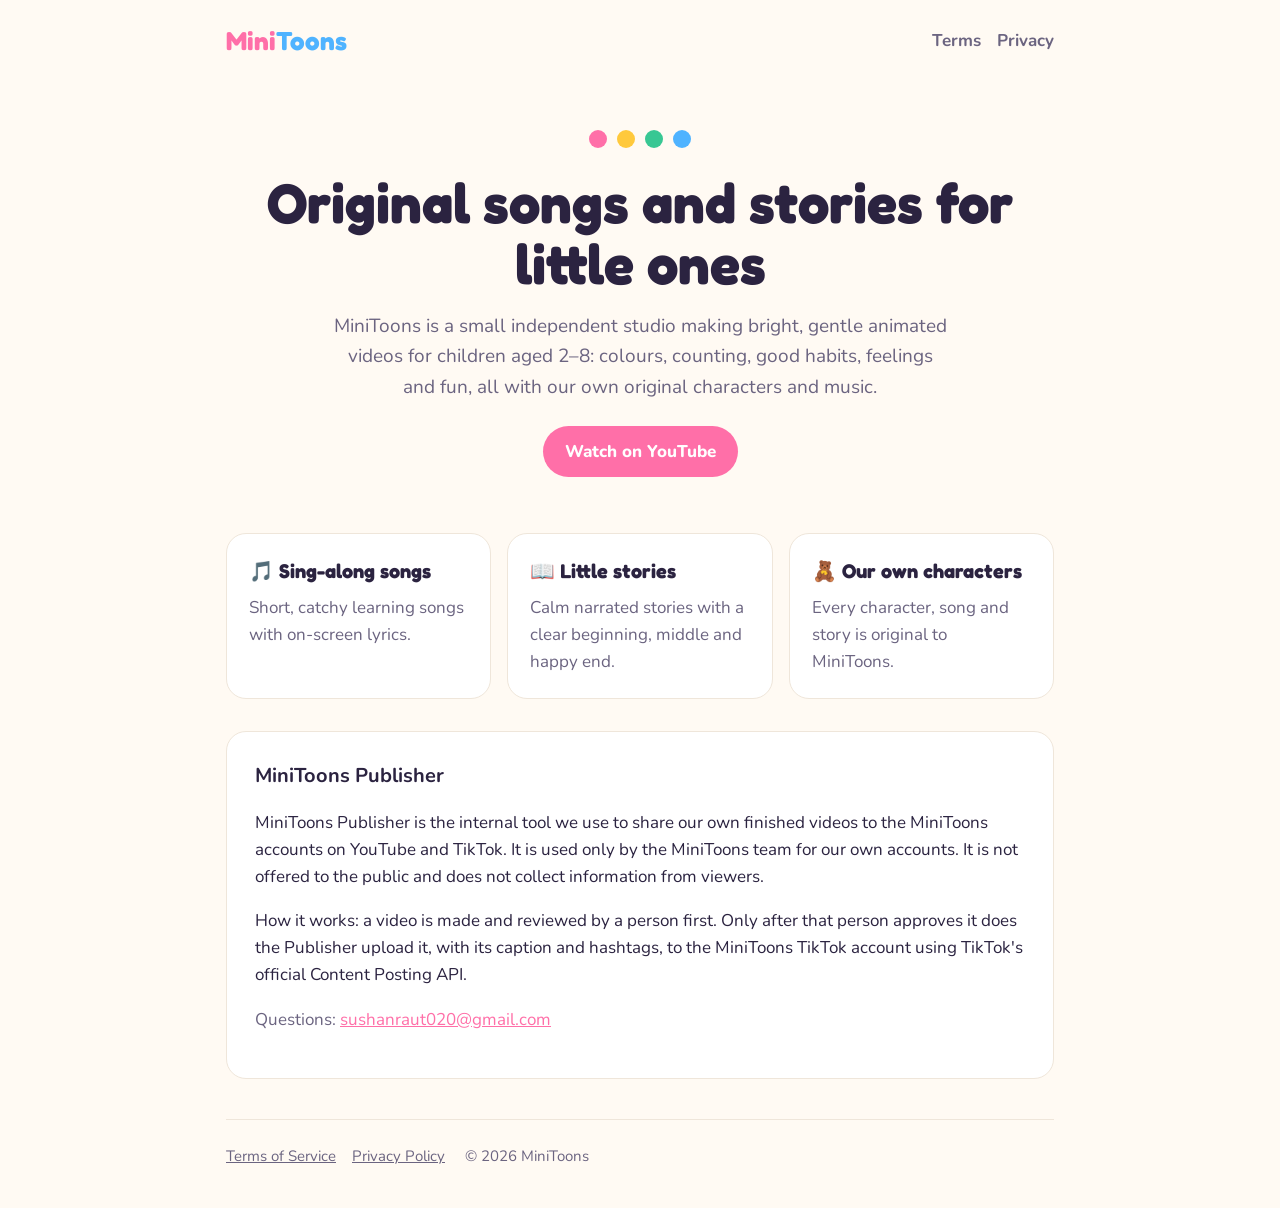
==== index.html @ b57b5519 "MiniToons site: landing page, terms, privacy, TikTok sign-in callback Co-Authored-By: Claude Opus 5." ====
<!doctype html>
<html lang="en">
<head>
  <meta charset="utf-8">
  <meta name="viewport" content="width=device-width, initial-scale=1">
  <title>MiniToons</title>
  <meta name="description" content="MiniToons makes original animated songs and stories for young children.">
  <link rel="preconnect" href="https://fonts.googleapis.com">
  <link href="https://fonts.googleapis.com/css2?family=Fredoka:wght@600;700&family=Nunito:wght@400;700;800&display=swap" rel="stylesheet">
  <link rel="stylesheet" href="style.css">
</head>
<body>
  <div class="wrap">
    <header>
      <a class="logo" href="./"><span>Mini</span><span>Toons</span></a>
      <nav><a href="terms.html">Terms</a><a href="privacy.html">Privacy</a></nav>
    </header>

    <section class="hero">
      <div class="dots"><i style="background:var(--pink)"></i><i style="background:var(--yellow)"></i><i style="background:var(--green)"></i><i style="background:var(--blue)"></i></div>
      <h1>Original songs and stories for little ones</h1>
      <p>MiniToons is a small independent studio making bright, gentle animated videos for children aged 2–8:
        colours, counting, good habits, feelings and fun, all with our own original characters and music.</p>
      <a class="btn" href="https://www.youtube.com/@MiniToons" rel="noopener">Watch on YouTube</a>
    </section>

    <div class="grid">
      <div class="card"><h3>🎵 Sing-along songs</h3><p>Short, catchy learning songs with on-screen lyrics.</p></div>
      <div class="card"><h3>📖 Little stories</h3><p>Calm narrated stories with a clear beginning, middle and happy end.</p></div>
      <div class="card"><h3>🧸 Our own characters</h3><p>Every character, song and story is original to MiniToons.</p></div>
    </div>

    <section class="doc">
      <h2 style="margin-top:0">MiniToons Publisher</h2>
      <p>MiniToons Publisher is the internal tool we use to share our own finished videos to the MiniToons accounts
        on YouTube and TikTok. It is used only by the MiniToons team for our own accounts. It is not offered to the
        public and does not collect information from viewers.</p>
      <p>How it works: a video is made and reviewed by a person first. Only after that person approves it does the
        Publisher upload it, with its caption and hashtags, to the MiniToons TikTok account using TikTok's official
        Content Posting API.</p>
      <p class="muted">Questions: <a href="mailto:sushanraut020@gmail.com">sushanraut020@gmail.com</a></p>
    </section>

    <footer>
      <a href="terms.html">Terms of Service</a><a href="privacy.html">Privacy Policy</a>
      <span>© 2026 MiniToons</span>
    </footer>
  </div>
</body>
</html>
---- style.css ----
:root {
  --bg: #fffaf3; --ink: #2b2340; --muted: #6b6480; --card: #ffffff; --line: #efe6da;
  --pink: #ff6fa8; --blue: #4fb3ff; --yellow: #ffc93c; --green: #38c793;
}
@media (prefers-color-scheme: dark) {
  :root { --bg: #1b1726; --ink: #f5f1ff; --muted: #b3acc7; --card: #262036; --line: #372f4c; }
}
* { box-sizing: border-box; }
body { margin: 0; background: var(--bg); color: var(--ink); font: 17px/1.6 "Nunito", system-ui, sans-serif; }
a { color: var(--pink); }
.wrap { max-width: 860px; margin: 0 auto; padding: 0 16px; }
header { padding: 20px 0; display: flex; align-items: center; justify-content: space-between; gap: 12px; flex-wrap: wrap; }
.logo { font-family: "Fredoka", "Nunito", sans-serif; font-weight: 700; font-size: 26px; text-decoration: none; color: var(--ink); }
.logo span:nth-child(1) { color: var(--pink); } .logo span:nth-child(2) { color: var(--blue); }
nav a { margin-left: 16px; color: var(--muted); text-decoration: none; font-weight: 700; }
nav a:hover { color: var(--pink); }
.hero { padding: 48px 0 24px; text-align: center; }
.hero h1 { font-family: "Fredoka", sans-serif; font-size: clamp(34px, 7vw, 56px); line-height: 1.1; margin: 0 0 16px; }
.hero p { color: var(--muted); font-size: 19px; max-width: 620px; margin: 0 auto 24px; }
.dots { display: flex; justify-content: center; gap: 10px; margin-bottom: 24px; }
.dots i { width: 18px; height: 18px; border-radius: 50%; display: block; }
.btn { display: inline-block; background: var(--pink); color: #fff; padding: 12px 22px; border-radius: 999px; font-weight: 800; text-decoration: none; }
.grid { display: grid; grid-template-columns: repeat(auto-fit, minmax(220px, 1fr)); gap: 16px; margin: 32px 0; }
.card { background: var(--card); border: 1px solid var(--line); border-radius: 20px; padding: 22px; }
.card h3 { margin: 0 0 6px; font-family: "Fredoka", sans-serif; }
.card p { margin: 0; color: var(--muted); }
.doc { background: var(--card); border: 1px solid var(--line); border-radius: 20px; padding: 28px; margin: 24px 0 40px; }
.doc h1 { font-family: "Fredoka", sans-serif; margin-top: 0; }
.doc h2 { font-size: 20px; margin-top: 28px; }
.muted { color: var(--muted); }
code { background: var(--bg); padding: 2px 6px; border-radius: 6px; word-break: break-all; }
footer { border-top: 1px solid var(--line); padding: 24px 0 40px; color: var(--muted); font-size: 15px; }
footer a { color: var(--muted); margin-right: 16px; }
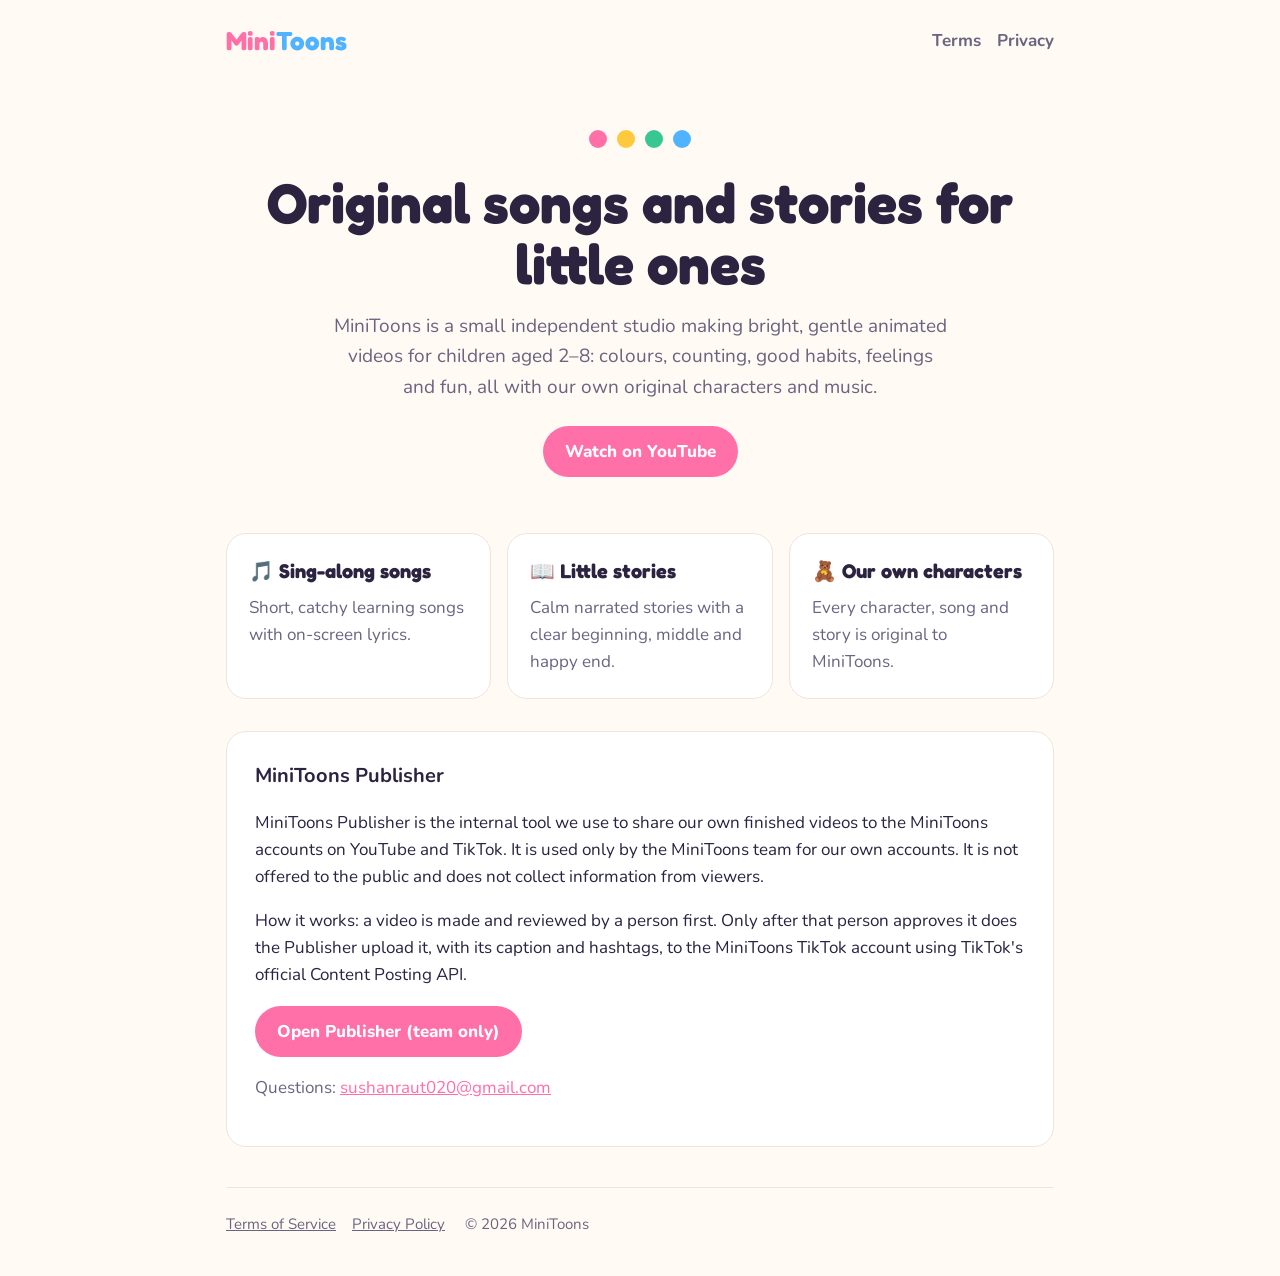
==== commit 49d93b77: "Add TikTok Publisher page and automatic sign-in callback Co-Authored-By: Claude Opus 5.5 <noreply@an" ====
--- a/index.html
+++ b/index.html
@@ -38,6 +38,7 @@
       <p>How it works: a video is made and reviewed by a person first. Only after that person approves it does the
         Publisher upload it, with its caption and hashtags, to the MiniToons TikTok account using TikTok's official
         Content Posting API.</p>
+      <p><a class="btn" href="publisher.html">Open Publisher (team only)</a></p>
       <p class="muted">Questions: <a href="mailto:sushanraut020@gmail.com">sushanraut020@gmail.com</a></p>
     </section>
 
